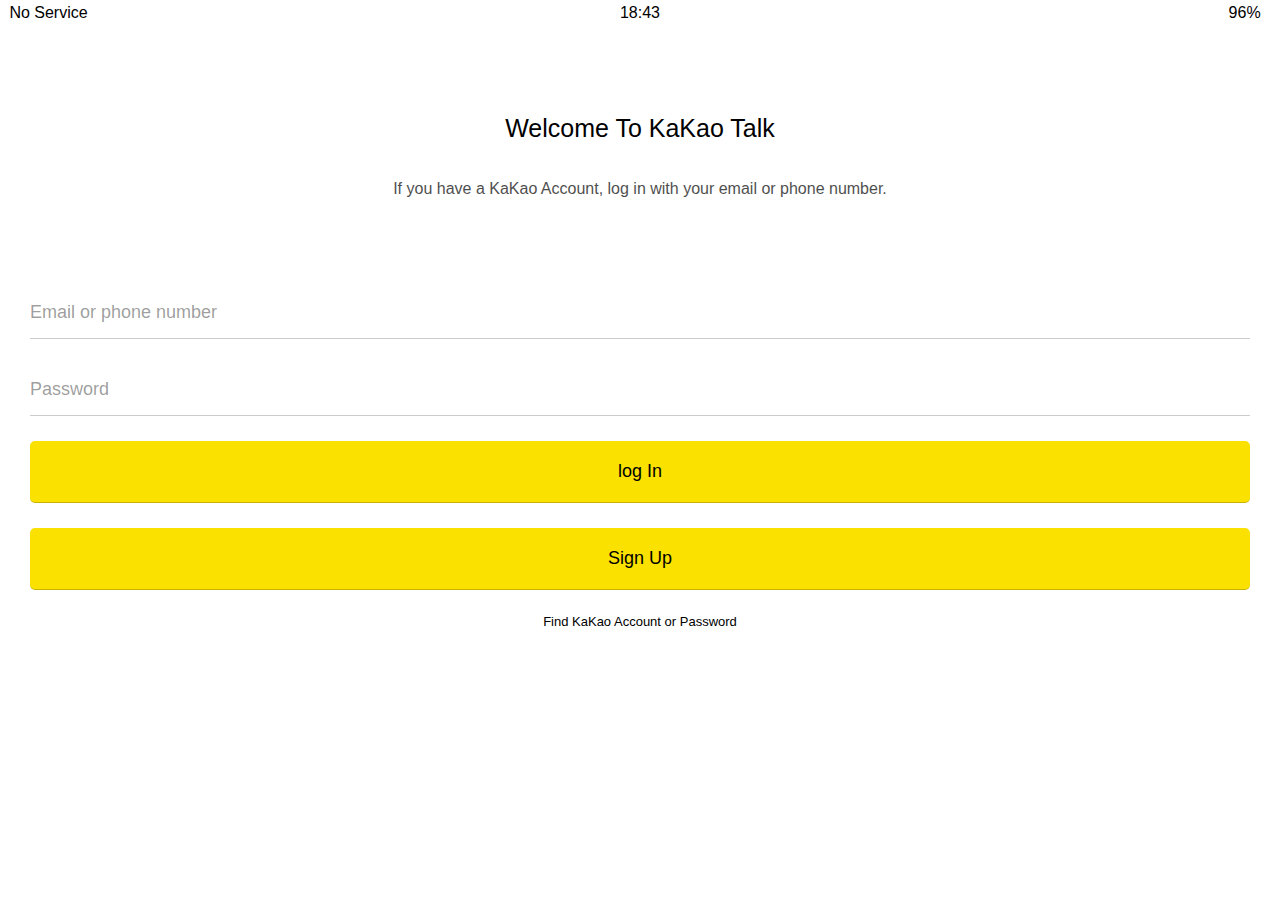
==== ver.2020/index.html @ c0d13284 "Day1" ====
<!DOCTYPE html>
<html lang="en">
  <head>
    <meta charset="UTF-8" />
    <meta name="viewport" content="width=device-width, initial-scale=1.0" />
    <title>Welcome to KaKao Talk</title>
    <link rel="stylesheet" href="css/styles.css" />
  </head>
  <body>
    <div class="status-bar">
      <div class="status-bar__column">
        <span>No Service</span>
        <i class="fas fa-wifi"></i>
      </div>
      <div class="status-bar__column">
        <span>18:43</span>
      </div>
      <div class="status-bar__column">
        <!-- icon -->
        <span>96%</span>
        <i class="fas fa-battery-full fa-lg"></i>
        <i class="fas fa-bolt"></i>
      </div>
    </div>
    <header class="welcome-header">
      <h1 class="welcome-header__title">Welcome To KaKao Talk</h1>
      <p class="welcome-header__text">
        If you have a KaKao Account, log in with your email or phone number.
      </p>
    </header>
    <form id="login-form">
      <input type="text" placeholder="Email or phone number" />
      <input type="password" placeholder="Password" />
      <input type="submit" value="log In" />
      <input type="submit" value="Sign Up" />
      <a href="#">Find KaKao Account or Password</a>
    </form>
    <link
      rel="stylesheet"
      href="https://use.fontawesome.com/releases/v5.15.1/css/all.css"
      integrity="sha384-vp86vTRFVJgpjF9jiIGPEEqYqlDwgyBgEF109VFjmqGmIY/Y4HV4d3Gp2irVfcrp"
      crossorigin="anonymous"
    />
  </body>
</html>
---- ver.2020/css/styles.css ----
@import "reset.css";
@import "status-bar.css";
@import "variable.css";
body {
  font-family: -apple-system, BlinkMacSystemFont, "Segoe UI", Roboto, Oxygen,
    Ubuntu, Cantarell, "Open Sans", "Helvetica Neue", sans-serif;
}

.welcome-header {
  margin: 90px 0px;
  text-align: center;
  display: flex;
  flex-direction: column;
  align-items: center;
}

.welcome-header__title {
  margin-bottom: 40px;
  font-size: 25px;
}

.welcome-header__text {
  width: 70%;
  opacity: 0.7;
}

#login-form {
  display: flex;
  flex-direction: column;
  margin: 0px 30px;
}

#login-form input {
  padding: 15px 0px;
  border: none;
  border-bottom: 1px solid rgba(0, 0, 0, 0.2);
  font-size: 18px;
  margin-bottom: 25px;
  transition: border-color 0.5s ease-in-out;
}

#login-form input:not([type="submit"]) {
  border-bottom: 1px solid rgba(0, 0, 0, 0.2);
  transition: border-color 0.3s ease-in-out;
}

#login-form input::placeholder {
  color: rgba(0, 0, 0, 0.4);
}

#login-form input:focus {
  border-color: var(--yellow);
}

#login-form input[type="submit"] {
  background-color: var(--yellow);
  cursor: pointer;
  padding: 20px 0px;
  border-radius: 5px;
}

#login-form a {
  text-align: center;
  text-decoration: none;
  color: inherit;
  font-size: 13px;
}
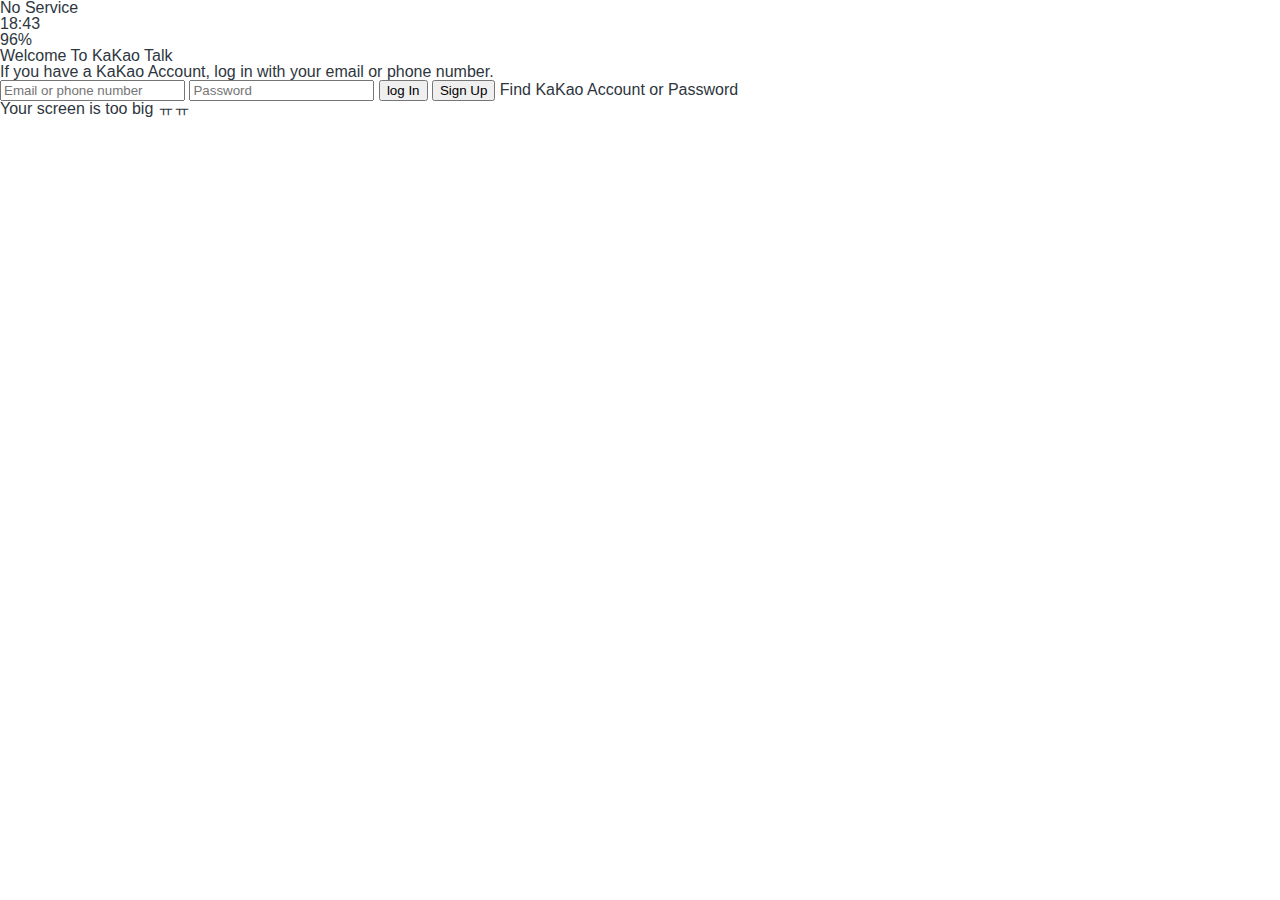
==== commit 6577332a: "KaKao Clone" ====
--- a/ver.2020/index.html
+++ b/ver.2020/index.html
@@ -28,13 +28,16 @@
         If you have a KaKao Account, log in with your email or phone number.
       </p>
     </header>
-    <form id="login-form">
-      <input type="text" placeholder="Email or phone number" />
-      <input type="password" placeholder="Password" />
+    <form action="friends.html" method="GET" id="login-form">
+      <input name="username" type="text" placeholder="Email or phone number" />
+      <input name="password" type="password" placeholder="Password" />
       <input type="submit" value="log In" />
       <input type="submit" value="Sign Up" />
       <a href="#">Find KaKao Account or Password</a>
     </form>
+    <div id="no-mobile">
+      <span>Your screen is too big ㅠㅠ</span>
+    </div>
     <link
       rel="stylesheet"
       href="https://use.fontawesome.com/releases/v5.15.1/css/all.css"
--- a/ver.2020/css/styles.css
+++ b/ver.2020/css/styles.css
@@ -1,67 +1,25 @@
 @import "reset.css";
-@import "status-bar.css";
 @import "variable.css";
+@import "/css/components/status-bar.css";
+@import "/css/components/nav-bar.css";
+@import "/css/components/screen-header.css";
+@import "/css/components/user-component.css";
+@import "/css/components/badge.css";
+@import "/css/components/icon-row.css";
+@import "/css/components/alt-screen-header.css";
+@import "/css/components/no-mobile.css";
+@import "/css/screens/login.css";
+@import "/css/screens/friends.css";
+@import "/css/screens/find.css";
+@import "/css/screens/more.css";
+@import "/css/screens/settings.css";
+@import "/css/screens/chat.css";
 body {
   font-family: -apple-system, BlinkMacSystemFont, "Segoe UI", Roboto, Oxygen,
     Ubuntu, Cantarell, "Open Sans", "Helvetica Neue", sans-serif;
+  color: #2e363e;
 }
 
-.welcome-header {
-  margin: 90px 0px;
-  text-align: center;
-  display: flex;
-  flex-direction: column;
-  align-items: center;
+.main-screen {
+  padding: 0px var(--horizontal-space);
 }
-
-.welcome-header__title {
-  margin-bottom: 40px;
-  font-size: 25px;
-}
-
-.welcome-header__text {
-  width: 70%;
-  opacity: 0.7;
-}
-
-#login-form {
-  display: flex;
-  flex-direction: column;
-  margin: 0px 30px;
-}
-
-#login-form input {
-  padding: 15px 0px;
-  border: none;
-  border-bottom: 1px solid rgba(0, 0, 0, 0.2);
-  font-size: 18px;
-  margin-bottom: 25px;
-  transition: border-color 0.5s ease-in-out;
-}
-
-#login-form input:not([type="submit"]) {
-  border-bottom: 1px solid rgba(0, 0, 0, 0.2);
-  transition: border-color 0.3s ease-in-out;
-}
-
-#login-form input::placeholder {
-  color: rgba(0, 0, 0, 0.4);
-}
-
-#login-form input:focus {
-  border-color: var(--yellow);
-}
-
-#login-form input[type="submit"] {
-  background-color: var(--yellow);
-  cursor: pointer;
-  padding: 20px 0px;
-  border-radius: 5px;
-}
-
-#login-form a {
-  text-align: center;
-  text-decoration: none;
-  color: inherit;
-  font-size: 13px;
-}
